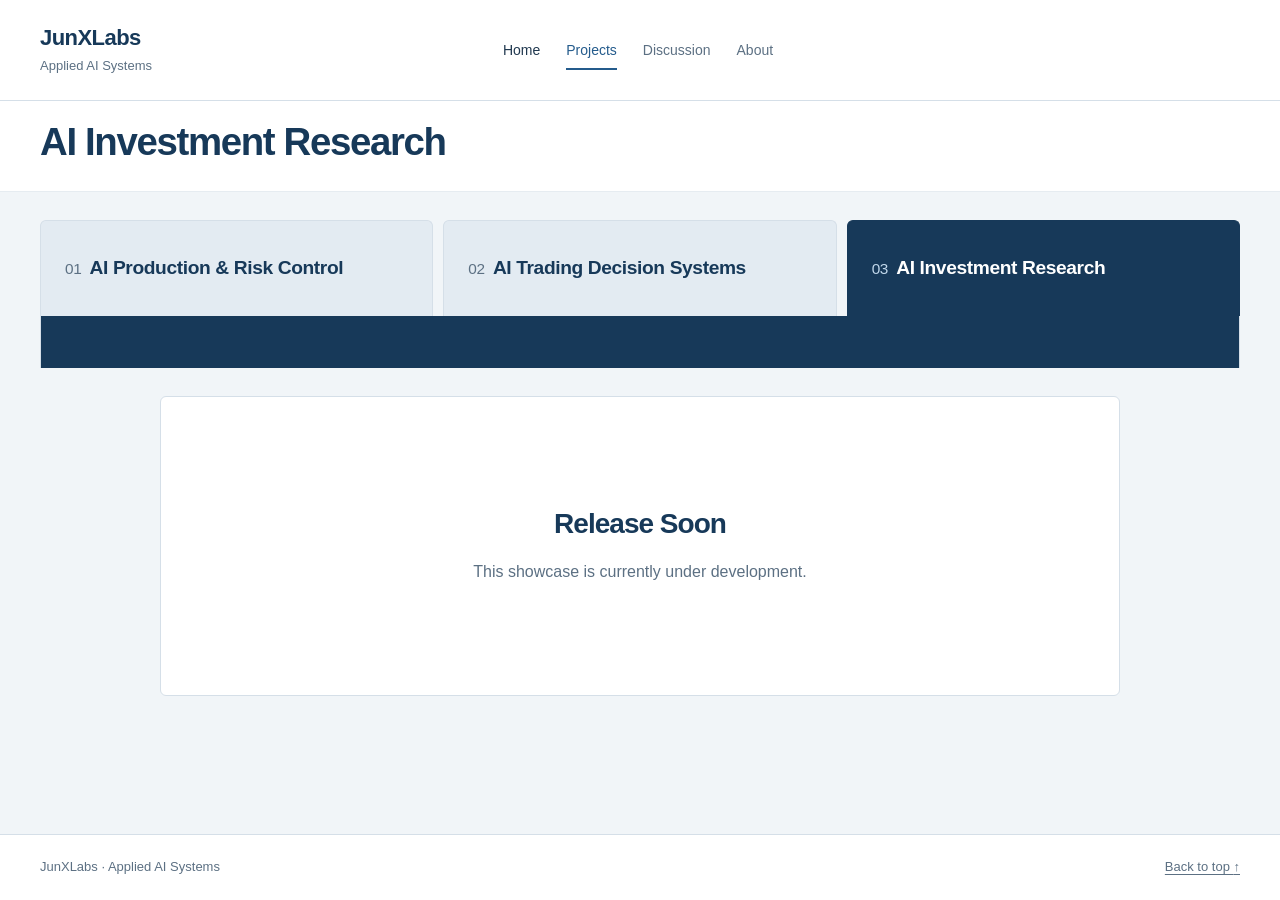
==== investment-research.html @ d9144073 "Checkpoint approved V2.1 project navigation and status styling" ====
<!doctype html>
<html lang="en">
  <head>
    <meta charset="utf-8">
    <meta name="viewport" content="width=device-width, initial-scale=1">
    <meta name="description" content="A dedicated showcase for AI Investment Research.">
    <title>AI Investment Research | JunXLabs</title>
    <link rel="icon" type="image/svg+xml" href="assets/favicon/original-site-favicon.svg">
    <link rel="stylesheet" href="styles.css">
  </head>
  <body id="top">
    <a class="skip-link" href="#content">Skip to content</a>
    <header class="site-header">
      <div class="wrap header-row">
        <a class="identity" href="/" aria-label="JunXLabs — Home">
          <strong>JunXLabs</strong>
          <span>Applied AI Systems</span>
        </a>
        <nav aria-label="Main navigation">
          <a href="/">Home</a>
          <a href="/projects.html" aria-current="true">Projects</a>
          <!-- These website sections have no routes yet. Keep them visible without dead links. -->
          <span aria-disabled="true">Discussion</span>
          <span aria-disabled="true">About</span>
        </nav>
        <span id="site-visits" aria-live="polite"></span>
      </div>
    </header>
    <main id="content">
      <section class="hero" aria-labelledby="page-title">
        <div class="wrap hero-row">
          <div>
            <h1 id="page-title">AI Investment Research</h1>
          </div>
        </div>
      </section>
      <div class="showcase-background page-content">
        <div class="wrap">
          <div class="pillars pillar-navigation" role="navigation" aria-label="AI showcase pillars">
            <a class="pillar inactive" href="/#production">
              <span class="pillar-title"><span class="pillar-number">01</span> AI Production &amp; Risk Control</span>
            </a>
            <a class="pillar inactive" href="/trading.html">
              <span class="pillar-title"><span class="pillar-number">02</span> AI Trading Decision Systems</span>
            </a>
            <a class="pillar active" href="/investment-research.html" aria-current="page">
              <span class="pillar-title"><span class="pillar-number">03</span> AI Investment Research</span>
            </a>
          </div>
          <div class="pillar-band-frame" aria-hidden="true">
            <div class="pillar-band"></div>
          </div>
          <section class="page-panel showcase-status" aria-labelledby="release-title">
            <h2 id="release-title" class="release-status">Release Soon</h2>
            <p class="status-copy">This showcase is currently under development.</p>
          </section>
        </div>
      </div>
    </main>
    <footer>
      <div class="wrap">
        <span>JunXLabs · Applied AI Systems</span>
        <a href="#top">Back to top <span aria-hidden="true">↑</span></a>
      </div>
    </footer>
    <script src="script.js" defer></script>
  </body>
</html>
---- styles.css ----
:root {
  --navy: #173959;
  --ink: #20384f;
  --blue: #245b8c;
  --muted: #5c7083;
  --line: #d5dfe8;
  --paper: #ffffff;
  --wash: #f1f5f8;
}
* { box-sizing: border-box; }
html { scroll-behavior: smooth; }
body { margin: 0; color: var(--ink); background: var(--paper); font-family: Arial, Helvetica, sans-serif; font-size: 16px; line-height: 1.6; }
.wrap { width: min(1480px, calc(100% - 80px)); margin: 0 auto; }
a { color: var(--blue); text-underline-offset: .2em; }
a:hover { color: var(--navy); }
a:focus-visible { outline: 3px solid #3478b4; outline-offset: 5px; }
h1, h2, h3, h4 { color: var(--navy); line-height: 1.2; }
h1, h2 { letter-spacing: -.035em; }
.skip-link { position: absolute; z-index: 2; top: 8px; left: 16px; padding: 8px 16px; background: white; transform: translateY(-150%); }
.skip-link:focus { transform: translateY(0); }
.site-header { border-bottom: 1px solid var(--line); background: var(--paper); }
.header-row { display: flex; align-items: center; gap: 36px; min-height: 100px; padding-block: 18px; }
.identity { flex-shrink: 0; color: var(--navy); text-decoration: none; line-height: 1.4; }
.identity strong { display: block; font-size: 22px; letter-spacing: -.025em; }
.identity span { color: var(--muted); font-size: 13px; }
nav { display: flex; align-items: center; justify-content: center; gap: 26px; margin-inline: auto; font-size: 14px; white-space: nowrap; }
nav a { padding-block: 9px; color: var(--ink); text-decoration: none; }
nav a[aria-current] { color: var(--blue); box-shadow: inset 0 -2px var(--blue); }
nav span { color: var(--muted); cursor: default; }
#site-visits { flex-shrink: 0; min-width: 116px; padding-left: 22px; border-left: 1px solid var(--line); color: var(--muted); font-size: 13px; white-space: nowrap; }
#site-visits:empty { visibility: hidden; }
.hero { padding: 18px 0; }
h1 { margin: 0 0 8px; font-size: clamp(2.25rem, 3vw, 3rem); font-weight: 700; }
.byline { max-width: 800px; margin: 0; color: var(--muted); font-size: 14px; }
.byline span { margin-inline: 5px; }
.showcase-background { padding: 28px 0 48px; background: var(--wash); border-top: 1px solid #e6ecf1; }
#projects, #production { scroll-margin-top: 24px; }
.pillars { display: grid; grid-template-columns: repeat(3, minmax(0, 1fr)); gap: 10px; align-items: stretch; }
.pillar { display: flex; align-items: center; min-height: 96px; padding: 20px 24px; border: 1px solid var(--line); border-bottom: 0; border-radius: 6px 6px 0 0; text-decoration: none; }
.pillar-number { margin-right: 4px; color: var(--muted); font-size: .8em; font-weight: 400; }
.pillar-title { font-size: clamp(1.1rem, 1.5vw, 1.4rem); font-weight: 700; line-height: 1.3; letter-spacing: -.02em; }
.pillar.active { color: white; background: var(--navy); border-color: var(--navy); }
.pillar.active .pillar-number { color: #c2d8eb; }
.pillar.active:hover { color: white; }
.pillar.active:focus-visible { outline-offset: -6px; outline-color: #c2d8eb; }
.pillar.inactive { background: #e3ebf2; color: var(--navy); }
.pillar.inactive:hover { border-color: var(--blue); background: #d8e5ef; }
.page-content { min-height: 340px; }
.page-description { max-width: 800px; margin: 0; color: var(--muted); }
.page-panel { padding: 28px 32px; border: 1px solid var(--line); border-radius: 6px; background: var(--paper); }
.page-panel h2 { color: var(--navy); font-size: 24px; }
.page-panel p { max-width: 800px; margin: 12px 0 20px; }
.page-panel .release-status { margin: 12px 0 0; color: var(--blue); font-size: 19px; font-weight: 600; }
.production { border: 1px solid var(--line); border-top: 0; border-radius: 0 0 6px 6px; background: var(--paper); overflow: hidden; }
.pillar-band { display: flex; align-items: center; justify-content: flex-end; height: 52px; padding: 8px 32px; background: var(--navy); color: white; }
.pillar-band-frame { border-inline: 1px solid var(--line); }
h2 { margin: 0; color: white; font-size: clamp(1.4rem, 1.8vw, 1.65rem); font-weight: 600; }
.asset-action { display: inline-flex; align-items: center; justify-content: center; gap: 10px; flex-shrink: 0; padding: 7px 12px; border: 1px solid var(--line); border-radius: 4px; color: var(--blue); font-size: 13px; font-weight: 600; line-height: 1.5; text-decoration: none; }
.asset-action:hover { border-color: var(--blue); background: var(--wash); }
.pdf-link { color: white; border-color: #738da5; }
.pdf-link:hover { color: white; border-color: #c2d8eb; background: transparent; }
.pdf-link:focus-visible { outline-color: #c2d8eb; }
.production-body { padding: 28px 32px 34px; }
.overview, .lifecycle, .demo { margin-top: 28px; padding-top: 24px; border-top: 1px solid var(--line); }
.overview > h3 { margin-bottom: 18px; }
.overview-cards { display: grid; grid-template-columns: repeat(2, minmax(0, 1fr)); gap: 20px; }
.overview-card { padding: 22px 24px; border: 1px solid var(--line); border-radius: 3px; background: var(--wash); }
.overview-card h4 { margin: 0 0 12px; font-size: 19px; font-weight: 600; }
.overview-card ul { margin: 0; padding-left: 18px; font-size: 16px; line-height: 1.55; }
.overview-card li { padding-left: 3px; }
.overview-card li + li { margin-top: 8px; }
.overview-card li::marker { color: var(--blue); }
.asset-heading { display: flex; align-items: center; justify-content: space-between; gap: 14px; margin-bottom: 16px; }
h3 { margin: 0; font-size: 24px; font-weight: 600; letter-spacing: -.015em; }
.slide { margin: 0; overflow: hidden; border: 1px solid var(--line); border-radius: 3px; background: #f4f6fa; }
.slide img { display: block; width: 100%; height: auto; }
.demo { min-width: 0; }
.demo h3 { margin-bottom: 22px; }
.demo-evidence { display: grid; grid-template-columns: minmax(0, 1.64fr) repeat(2, minmax(0, 1fr)); gap: 28px; }
.evidence-column { min-width: 0; }
.evidence-column + .evidence-column { padding-left: 24px; border-left: 1px solid var(--line); }
.evidence-column h4 { margin: 0 0 16px; font-size: 19px; font-weight: 600; }
.course-list { margin: 0; padding: 0; list-style: none; font-size: 16px; line-height: 1.5; }
.course-list li { position: relative; padding-left: 18px; }
.course-list li::before { content: ""; position: absolute; left: 0; top: .75em; transform: translateY(-50%); width: 7px; height: 7px; border: 1.5px solid var(--blue); border-radius: 50%; background: var(--blue); }
.evidence-column[aria-labelledby="upcoming-title"] .course-list li::before { border-color: var(--muted); background: transparent; }
.course-list li + li { margin-top: 14px; }
.video-frame { margin: 0; overflow: hidden; border: 1px solid var(--line); border-radius: 3px; background: #101827; }
video { display: block; width: 100%; aspect-ratio: 16 / 9; background: #101827; }
.demo p { max-width: 800px; margin: 0 0 18px; color: var(--ink); font-size: 16px; line-height: 1.5; }
.introduction h3 { margin-bottom: 12px; }
.introduction ul { max-width: 900px; margin: 0; padding-left: 18px; font-size: 16.5px; line-height: 1.5; }
.introduction li { padding-left: 3px; }
.introduction li::marker { color: var(--blue); }
.introduction li + li { margin-top: 8px; }
footer { padding: 22px 0; color: var(--muted); border-top: 1px solid var(--line); font-size: 13px; }
footer .wrap { display: flex; align-items: center; justify-content: space-between; gap: 20px; }
footer a { color: var(--muted); }
@media (max-width: 1150px) {
  .wrap { width: calc(100% - 48px); }
  .header-row { gap: 20px; flex-wrap: wrap; min-height: 90px; }
  nav { order: 3; width: 100%; justify-content: flex-start; gap: 28px; }
  #site-visits { margin-left: auto; }
  .pillar { padding: 18px 20px; }
  .pillar-title { font-size: 18px; }
  .pillar-band { padding-inline: 24px; }
  .production-body { padding: 24px; }
  .page-panel { padding: 24px; }
  .asset-heading { flex-wrap: wrap; align-items: flex-start; }
  .demo-evidence { grid-template-columns: repeat(2, minmax(0, 1fr)); }
  .featured-demo { grid-column: 1 / -1; }
  .featured-demo .video-frame { max-width: 640px; }
  .evidence-column:nth-child(2) { padding-left: 0; border-left: 0; }
}
@media (max-width: 800px) {
  .hero { padding-block: 20px; }
  .pillars { grid-template-columns: 1fr; gap: 8px; }
  .pillar { min-height: 74px; padding: 18px 20px; border: 1px solid var(--line); border-radius: 4px; }
  /* Put the selected section next to its expanded panel on narrow screens. */
  .pillar.active { order: 1; border-bottom: 0; border-radius: 4px 4px 0 0; }
  .overview-cards { grid-template-columns: 1fr; gap: 16px; }
  .demo-evidence { grid-template-columns: 1fr; gap: 24px; }
  .evidence-column + .evidence-column { padding: 24px 0 0; border-left: 0; border-top: 1px solid var(--line); }
}
@media (max-width: 480px) {
  .wrap { width: calc(100% - 32px); }
  .header-row { gap: 16px; }
  .identity strong { font-size: 20px; }
  .identity span { font-size: 12px; }
  #site-visits { min-width: 104px; padding-left: 14px; font-size: 12px; }
  nav { flex-wrap: wrap; column-gap: 22px; row-gap: 3px; font-size: 13px; }
  h1 { font-size: 36px; }
  .byline { line-height: 1.7; }
  .showcase-background { padding-top: 20px; padding-bottom: 28px; }
  .pillar-title { font-size: 17px; }
  .pillar-band { padding-inline: 20px; }
  h2 { font-size: 23px; }
  .overview-card { padding: 20px; }
  .production-body { padding: 22px 18px; }
  .page-panel { padding: 22px 18px; }
  .asset-heading { gap: 12px; }
  footer .wrap { align-items: flex-start; flex-direction: column; gap: 8px; }
}
@media (prefers-reduced-motion: reduce) {
  html { scroll-behavior: auto; }
}

/* Project pages share the site framework and keep the footer at the page edge. */
body#top { display: flex; flex-direction: column; min-height: 100vh; }
body#top main { display: flex; flex: 1; flex-direction: column; }
body#top .page-content { flex: 1; }
.showcase-status { display: flex; flex-direction: column; align-items: center; justify-content: center; min-height: 300px; max-width: 960px; margin: 28px auto 0; padding: 40px 32px; text-align: center; }
.showcase-status .release-status { margin: 0; color: var(--navy); font-size: 28px; }
.showcase-status .status-copy { max-width: 640px; margin: 18px 0 0; color: var(--muted); }
.project-catalog { display: grid; grid-template-columns: repeat(3, minmax(0, 1fr)); gap: 20px; }
.project-card { display: flex; flex-direction: column; align-items: flex-start; padding: 28px 24px; border: 1px solid var(--line); border-radius: 6px; background: var(--paper); }
.project-card h2 { color: var(--navy); font-size: clamp(20px, 1.5vw, 24px); line-height: 1.3; }
.project-description { margin: 16px 0 0; color: var(--muted); }
.project-status { margin: auto 0 24px; padding-top: 24px; color: var(--muted); font-size: 14px; }
.project-status strong { color: var(--navy); font-weight: 600; }
.project-catalog .project-card[aria-labelledby="project-01"] { background: #f0f6fb; border-color: #8aaac5; }
.project-catalog .project-status strong::before { content: ""; display: inline-block; width: 7px; height: 7px; margin-right: 8px; border: 1.5px solid var(--muted); border-radius: 50%; vertical-align: .1em; }
.project-catalog .project-card[aria-labelledby="project-01"] .project-status strong::before { border-color: var(--blue); background: var(--blue); }
.project-catalog .project-card:not([aria-labelledby="project-01"]) .project-status strong { color: var(--muted); }
.project-catalog .project-card[aria-labelledby="project-01"] .asset-action { border-color: #8aaac5; background: #e0ecf6; color: var(--navy); }
.project-catalog .project-card[aria-labelledby="project-01"] .asset-action:hover { border-color: var(--blue); background: #d5e5f2; }
@media (max-width: 800px) {
  .showcase-status { min-height: 260px; margin-top: 24px; padding: 32px 20px; }
  .project-catalog { grid-template-columns: 1fr; gap: 16px; }
  .project-card { padding: 24px 20px; }
}
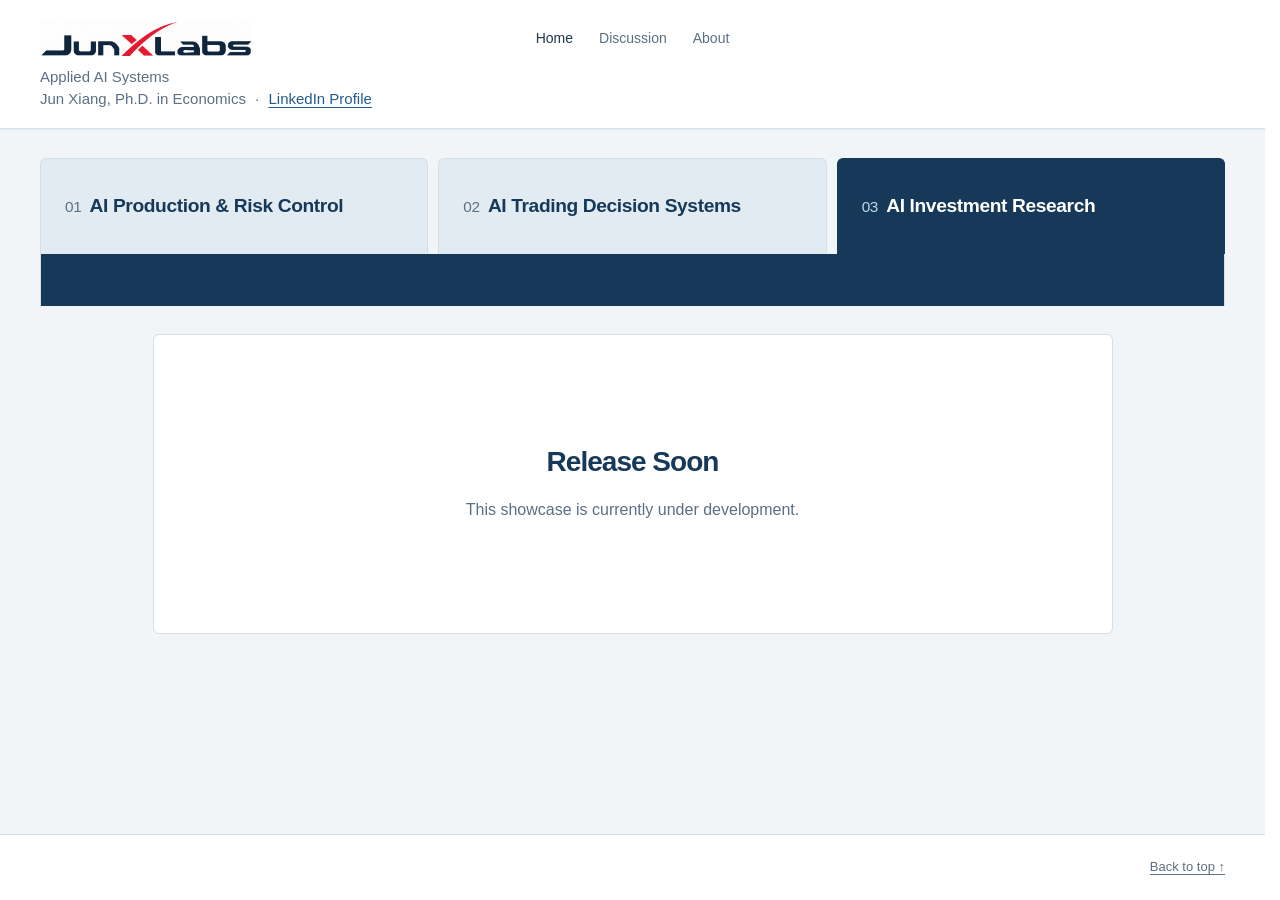
==== commit 2b4f5e6d: "Checkpoint approved JunXLabs branding and simplified pillar hierarchy" ====
--- a/investment-research.html
+++ b/investment-research.html
@@ -13,27 +13,19 @@
     <header class="site-header">
       <div class="wrap header-row">
         <a class="identity" href="/" aria-label="JunXLabs — Home">
-          <strong>JunXLabs</strong>
-          <span>Applied AI Systems</span>
+          <span class="brand-logo"><img src="assets/images/junxlabs-logo.jpg" width="1530" height="352" alt="JunXLabs"></span>
         </a>
         <nav aria-label="Main navigation">
           <a href="/">Home</a>
-          <a href="/projects.html" aria-current="true">Projects</a>
           <!-- These website sections have no routes yet. Keep them visible without dead links. -->
           <span aria-disabled="true">Discussion</span>
           <span aria-disabled="true">About</span>
         </nav>
         <span id="site-visits" aria-live="polite"></span>
+        <p class="byline"><span class="identity-line">Applied AI Systems</span><span class="identity-line">Jun Xiang, Ph.D. in Economics <span aria-hidden="true">·</span> <a href="https://www.linkedin.com/in/jun-xiang-45b438aa/" target="_blank" rel="noopener noreferrer" aria-label="Jun Xiang's LinkedIn profile (opens in a new tab)">LinkedIn Profile</a></span></p>
       </div>
     </header>
     <main id="content">
-      <section class="hero" aria-labelledby="page-title">
-        <div class="wrap hero-row">
-          <div>
-            <h1 id="page-title">AI Investment Research</h1>
-          </div>
-        </div>
-      </section>
       <div class="showcase-background page-content">
         <div class="wrap">
           <div class="pillars pillar-navigation" role="navigation" aria-label="AI showcase pillars">
@@ -44,7 +36,7 @@
               <span class="pillar-title"><span class="pillar-number">02</span> AI Trading Decision Systems</span>
             </a>
             <a class="pillar active" href="/investment-research.html" aria-current="page">
-              <span class="pillar-title"><span class="pillar-number">03</span> AI Investment Research</span>
+              <h1 class="pillar-title"><span class="pillar-number">03</span> AI Investment Research</h1>
             </a>
           </div>
           <div class="pillar-band-frame" aria-hidden="true">
@@ -59,7 +51,6 @@
     </main>
     <footer>
       <div class="wrap">
-        <span>JunXLabs · Applied AI Systems</span>
         <a href="#top">Back to top <span aria-hidden="true">↑</span></a>
       </div>
     </footer>
--- a/styles.css
+++ b/styles.css
@@ -8,7 +8,7 @@
   --wash: #f1f5f8;
 }
 * { box-sizing: border-box; }
-html { scroll-behavior: smooth; }
+html { scroll-behavior: smooth; scrollbar-gutter: stable; }
 body { margin: 0; color: var(--ink); background: var(--paper); font-family: Arial, Helvetica, sans-serif; font-size: 16px; line-height: 1.6; }
 .wrap { width: min(1480px, calc(100% - 80px)); margin: 0 auto; }
 a { color: var(--blue); text-underline-offset: .2em; }
@@ -19,15 +19,16 @@
 .skip-link { position: absolute; z-index: 2; top: 8px; left: 16px; padding: 8px 16px; background: white; transform: translateY(-150%); }
 .skip-link:focus { transform: translateY(0); }
 .site-header { border-bottom: 1px solid var(--line); background: var(--paper); }
-.header-row { display: flex; align-items: center; gap: 36px; min-height: 100px; padding-block: 18px; }
-.identity { flex-shrink: 0; color: var(--navy); text-decoration: none; line-height: 1.4; }
-.identity strong { display: block; font-size: 22px; letter-spacing: -.025em; }
-.identity span { color: var(--muted); font-size: 13px; }
+.header-row { display: grid; grid-template-columns: minmax(0, 1fr) auto minmax(0, 1fr); align-items: center; gap: 8px 36px; min-height: 100px; padding-block: 18px; }
+.identity { justify-self: start; color: var(--navy); text-decoration: none; line-height: 1.4; }
+.identity .brand-logo { display: block; position: relative; width: 214px; max-width: 100%; aspect-ratio: 1380 / 232; overflow: hidden; }
+/* Frame only the outer whitespace; keep the approved source image unchanged. */
+.brand-logo img { position: absolute; width: 110.869565%; max-width: none; height: auto; left: -5.072464%; top: -51.724138%; }
 nav { display: flex; align-items: center; justify-content: center; gap: 26px; margin-inline: auto; font-size: 14px; white-space: nowrap; }
 nav a { padding-block: 9px; color: var(--ink); text-decoration: none; }
 nav a[aria-current] { color: var(--blue); box-shadow: inset 0 -2px var(--blue); }
 nav span { color: var(--muted); cursor: default; }
-#site-visits { flex-shrink: 0; min-width: 116px; padding-left: 22px; border-left: 1px solid var(--line); color: var(--muted); font-size: 13px; white-space: nowrap; }
+#site-visits { justify-self: end; min-width: 116px; padding-left: 22px; border-left: 1px solid var(--line); color: var(--muted); font-size: 13px; white-space: nowrap; }
 #site-visits:empty { visibility: hidden; }
 .hero { padding: 18px 0; }
 h1 { margin: 0 0 8px; font-size: clamp(2.25rem, 3vw, 3rem); font-weight: 700; }
@@ -38,7 +39,7 @@
 .pillars { display: grid; grid-template-columns: repeat(3, minmax(0, 1fr)); gap: 10px; align-items: stretch; }
 .pillar { display: flex; align-items: center; min-height: 96px; padding: 20px 24px; border: 1px solid var(--line); border-bottom: 0; border-radius: 6px 6px 0 0; text-decoration: none; }
 .pillar-number { margin-right: 4px; color: var(--muted); font-size: .8em; font-weight: 400; }
-.pillar-title { font-size: clamp(1.1rem, 1.5vw, 1.4rem); font-weight: 700; line-height: 1.3; letter-spacing: -.02em; }
+.pillar-title { margin: 0; color: inherit; font-size: clamp(1.1rem, 1.5vw, 1.4rem); font-weight: 700; line-height: 1.3; letter-spacing: -.02em; }
 .pillar.active { color: white; background: var(--navy); border-color: var(--navy); }
 .pillar.active .pillar-number { color: #c2d8eb; }
 .pillar.active:hover { color: white; }
@@ -98,11 +99,9 @@
 footer a { color: var(--muted); }
 @media (max-width: 1150px) {
   .wrap { width: calc(100% - 48px); }
-  .header-row { gap: 20px; flex-wrap: wrap; min-height: 90px; }
-  nav { order: 3; width: 100%; justify-content: flex-start; gap: 28px; }
-  #site-visits { margin-left: auto; }
+  .header-row { column-gap: 24px; }
   .pillar { padding: 18px 20px; }
-  .pillar-title { font-size: 18px; }
+  .pillar-title { margin: 0; color: inherit; font-size: 18px; }
   .pillar-band { padding-inline: 24px; }
   .production-body { padding: 24px; }
   .page-panel { padding: 24px; }
@@ -116,8 +115,7 @@
   .hero { padding-block: 20px; }
   .pillars { grid-template-columns: 1fr; gap: 8px; }
   .pillar { min-height: 74px; padding: 18px 20px; border: 1px solid var(--line); border-radius: 4px; }
-  /* Put the selected section next to its expanded panel on narrow screens. */
-  .pillar.active { order: 1; border-bottom: 0; border-radius: 4px 4px 0 0; }
+  .pillar.active { border-bottom: 0; border-radius: 4px 4px 0 0; }
   .overview-cards { grid-template-columns: 1fr; gap: 16px; }
   .demo-evidence { grid-template-columns: 1fr; gap: 24px; }
   .evidence-column + .evidence-column { padding: 24px 0 0; border-left: 0; border-top: 1px solid var(--line); }
@@ -125,14 +123,12 @@
 @media (max-width: 480px) {
   .wrap { width: calc(100% - 32px); }
   .header-row { gap: 16px; }
-  .identity strong { font-size: 20px; }
-  .identity span { font-size: 12px; }
   #site-visits { min-width: 104px; padding-left: 14px; font-size: 12px; }
   nav { flex-wrap: wrap; column-gap: 22px; row-gap: 3px; font-size: 13px; }
   h1 { font-size: 36px; }
   .byline { line-height: 1.7; }
   .showcase-background { padding-top: 20px; padding-bottom: 28px; }
-  .pillar-title { font-size: 17px; }
+  .pillar-title { margin: 0; color: inherit; font-size: 17px; }
   .pillar-band { padding-inline: 20px; }
   h2 { font-size: 23px; }
   .overview-card { padding: 20px; }
@@ -168,4 +164,18 @@
   .showcase-status { min-height: 260px; margin-top: 24px; padding: 32px 20px; }
   .project-catalog { grid-template-columns: 1fr; gap: 16px; }
   .project-card { padding: 24px 20px; }
+  .pillars .pillar { height: 44px; min-height: 44px; padding: 3px 16px; }
+  .pillars .pillar-title, .project-card h2 { font-size: 15px; font-weight: 700; line-height: 18px; letter-spacing: -.02em; }
+  .pillars .pillar-number, .project-card .pillar-number { margin-right: 3px; font-size: 12px; font-weight: 400; }
 }
+
+/* One compact header grid across the three pillar views. */
+.header-row .byline { grid-column: 1 / -1; grid-row: 2; max-width: none; font-size: 15px; font-weight: 400; line-height: 1.45; }
+.header-row .byline > .identity-line { display: block; margin: 0; }
+footer .wrap { justify-content: flex-end; }
+footer .wrap > a { flex-shrink: 0; }
+@media (max-width: 600px) {
+  .identity .brand-logo { width: 180px; }
+  .header-row { grid-template-columns: minmax(0, 1fr) auto; gap: 8px 16px; min-height: 0; padding-block: 14px; }
+  .header-row nav { grid-column: 1 / -1; grid-row: 3; justify-self: start; justify-content: flex-start; margin: 0; }
+}
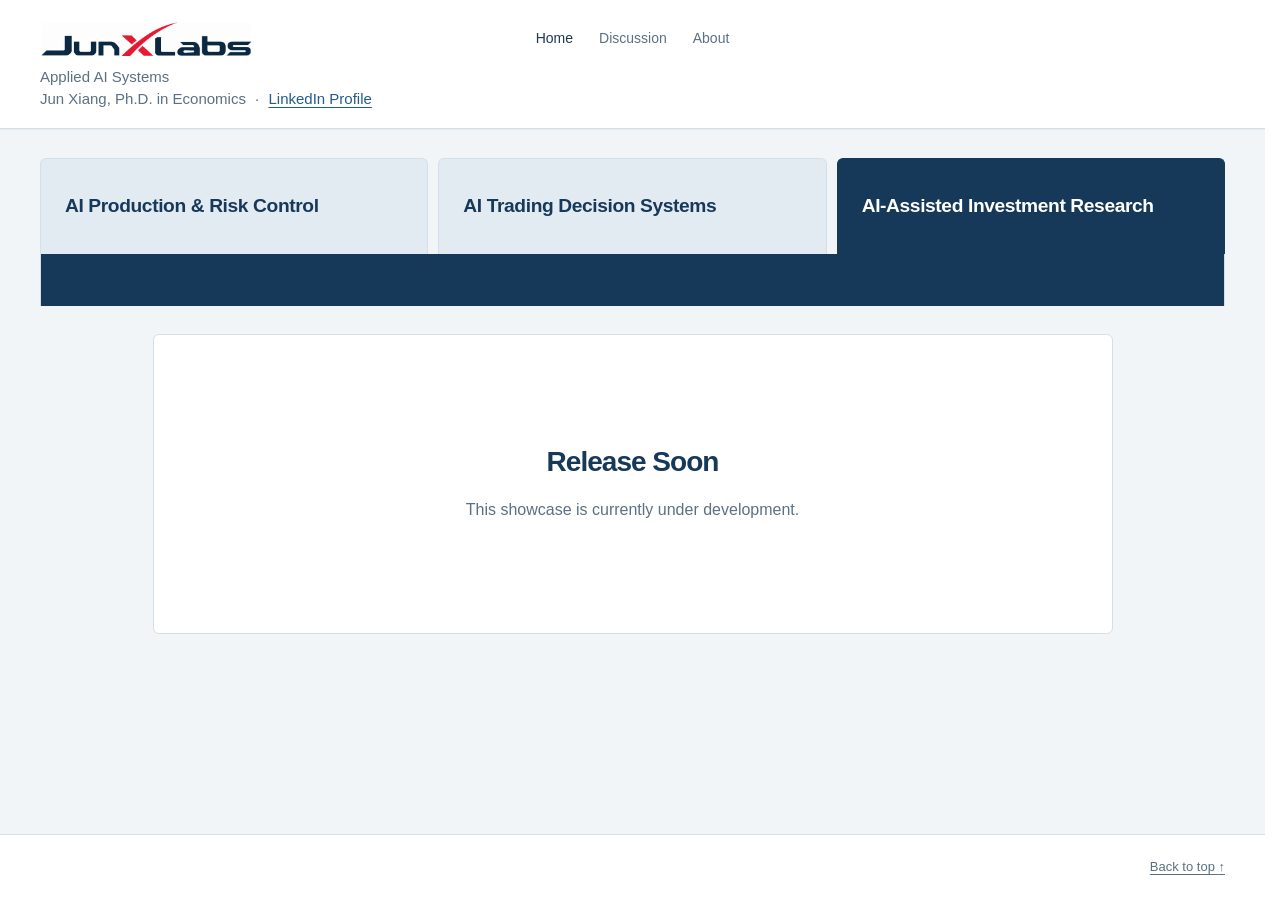
==== commit 7ee695f0: "copy: refine Pillar navigation and trading language" ====
--- a/investment-research.html
+++ b/investment-research.html
@@ -3,8 +3,8 @@
   <head>
     <meta charset="utf-8">
     <meta name="viewport" content="width=device-width, initial-scale=1">
-    <meta name="description" content="A dedicated showcase for AI Investment Research.">
-    <title>AI Investment Research | JunXLabs</title>
+    <meta name="description" content="A dedicated showcase for AI-Assisted Investment Research.">
+    <title>AI-Assisted Investment Research | JunXLabs</title>
     <link rel="icon" type="image/svg+xml" href="assets/favicon/original-site-favicon.svg">
     <link rel="stylesheet" href="styles.css">
   </head>
@@ -30,13 +30,13 @@
         <div class="wrap">
           <div class="pillars pillar-navigation" role="navigation" aria-label="AI showcase pillars">
             <a class="pillar inactive" href="/#production">
-              <span class="pillar-title"><span class="pillar-number">01</span> AI Production &amp; Risk Control</span>
+              <span class="pillar-title">AI Production &amp; Risk Control</span>
             </a>
             <a class="pillar inactive" href="/trading.html">
-              <span class="pillar-title"><span class="pillar-number">02</span> AI Trading Decision Systems</span>
+              <span class="pillar-title">AI Trading Decision Systems</span>
             </a>
             <a class="pillar active" href="/investment-research.html" aria-current="page">
-              <h1 class="pillar-title"><span class="pillar-number">03</span> AI Investment Research</h1>
+              <h1 class="pillar-title">AI-Assisted Investment Research</h1>
             </a>
           </div>
           <div class="pillar-band-frame" aria-hidden="true">
--- a/styles.css
+++ b/styles.css
@@ -6,6 +6,8 @@
   --line: #d5dfe8;
   --paper: #ffffff;
   --wash: #f1f5f8;
+  --section-title-size: 24px;
+  --section-divider: 2px solid #a8bdce;
 }
 * { box-sizing: border-box; }
 html { scroll-behavior: smooth; scrollbar-gutter: stable; }
@@ -62,7 +64,7 @@
 .pdf-link:hover { color: white; border-color: #c2d8eb; background: transparent; }
 .pdf-link:focus-visible { outline-color: #c2d8eb; }
 .production-body { padding: 28px 32px 34px; }
-.overview, .lifecycle, .demo { margin-top: 28px; padding-top: 24px; border-top: 1px solid var(--line); }
+.overview, .lifecycle, .demo { margin-top: 32px; padding-top: 28px; border-top: var(--section-divider); }
 .overview > h3 { margin-bottom: 18px; }
 .overview-cards { display: grid; grid-template-columns: repeat(2, minmax(0, 1fr)); gap: 20px; }
 .overview-card { padding: 22px 24px; border: 1px solid var(--line); border-radius: 3px; background: var(--wash); }
@@ -72,7 +74,7 @@
 .overview-card li + li { margin-top: 8px; }
 .overview-card li::marker { color: var(--blue); }
 .asset-heading { display: flex; align-items: center; justify-content: space-between; gap: 14px; margin-bottom: 16px; }
-h3 { margin: 0; font-size: 24px; font-weight: 600; letter-spacing: -.015em; }
+h3 { margin: 0; font-size: var(--section-title-size); font-weight: 600; letter-spacing: -.015em; }
 .slide { margin: 0; overflow: hidden; border: 1px solid var(--line); border-radius: 3px; background: #f4f6fa; }
 .slide img { display: block; width: 100%; height: auto; }
 .demo { min-width: 0; }
@@ -179,3 +181,52 @@
   .header-row { grid-template-columns: minmax(0, 1fr) auto; gap: 8px 16px; min-height: 0; padding-block: 14px; }
   .header-row nav { grid-column: 1 / -1; grid-row: 3; justify-self: start; justify-content: flex-start; margin: 0; }
 }
+
+/* Pillar 2 uses the shared palette, content padding, and type scale. */
+.trading-showcase { --line: #e6ecf1; --wash: #f8fafc; border: 1px solid var(--line); border-top: 0; border-radius: 0 0 6px 6px; background: var(--paper); font-size: 19px; line-height: 1.45; }
+.trading-showcase > .production-body { padding-top: 36px; }
+.trading-showcase h2 { color: var(--navy); font-size: var(--section-title-size); font-weight: 700; letter-spacing: -.025em; }
+.trading-showcase h3 { font-size: inherit; line-height: inherit; }
+.trading-showcase h4 { margin: 0; font-size: inherit; font-weight: 600; line-height: inherit; }
+.trading-showcase .trading-intro { max-width: 1100px; margin: 16px 0 28px; }
+.trading-showcase .trading-process { margin: 0; padding: 0; list-style: none; }
+.trading-showcase .trading-process li { display: grid; grid-template-columns: 24px minmax(0, 1fr); gap: 14px; }
+.trading-showcase .trading-process li + li { margin-top: 28px; }
+.trading-showcase .trading-step-number { color: var(--blue); font-weight: 600; }
+.trading-showcase .trading-process p { margin: 8px 0 0; }
+.trading-showcase .trading-architecture { margin-top: 48px; padding-top: 40px; border-top: var(--section-divider); }
+.trading-showcase .trading-knowledge, .trading-showcase .trading-flow-side, .trading-showcase .trading-flow-agents { padding: 20px; border: 1px solid #c1cfdb; border-radius: 3px; background: #f1f5f8; }
+.trading-showcase .trading-knowledge h3, .trading-showcase .trading-flow h3 { font-weight: 700; letter-spacing: .015em; }
+.trading-showcase dt { color: var(--navy); font-weight: 600; }
+.trading-showcase .trading-knowledge-rows { display: grid; gap: 12px; margin: 16px 0 0; }
+.trading-showcase .trading-knowledge-rows > div { display: grid; grid-template-columns: 136px minmax(0, 1fr); gap: 4px 16px; }
+.trading-showcase .trading-knowledge-rows dd { margin: 0; }
+.trading-showcase .trading-flow { display: grid; grid-template-columns: minmax(0, 1fr) 24px minmax(0, 2.1fr) 24px minmax(0, 1fr); align-items: center; gap: 12px; margin-top: 28px; }
+.trading-showcase .trading-flow > section { min-width: 0; }
+.trading-showcase .trading-flow-arrow { justify-self: center; color: var(--muted); line-height: 1; }
+.trading-showcase .trading-evidence-list { margin: 20px 0 0; }
+.trading-showcase .trading-evidence-list > div + div { margin-top: 16px; padding-top: 16px; border-top: 1px solid var(--line); }
+.trading-showcase .trading-evidence-list dd { margin: 6px 0 0; }
+.trading-showcase .trading-agent-cards { display: grid; grid-template-columns: repeat(2, minmax(0, 1fr)); gap: 14px; margin-top: 16px; }
+.trading-showcase .trading-agent-card { min-width: 0; padding: 18px; border: 1px solid var(--line); border-radius: 3px; background: var(--paper); }
+.trading-showcase .trading-agent-card p { margin: 10px 0 0; }
+@media (max-width: 1100px) {
+  .trading-showcase .trading-flow { grid-template-columns: minmax(0, 1fr); gap: 16px; }
+  .trading-showcase .trading-flow-arrow { transform: rotate(90deg); }
+  .trading-showcase .trading-evidence-list { display: grid; grid-template-columns: repeat(2, minmax(0, 1fr)); gap: 20px; }
+  .trading-showcase .trading-evidence-list > div + div { margin: 0; padding: 0; border: 0; }
+}
+@media (max-width: 800px) {
+  .trading-showcase > .production-body { padding-top: 28px; }
+  .trading-showcase .trading-architecture { margin-top: 40px; padding-top: 32px; }
+}
+@media (max-width: 600px) {
+  .trading-showcase .trading-knowledge-rows > div { grid-template-columns: minmax(0, 1fr); }
+  .trading-showcase .trading-agent-cards, .trading-showcase .trading-evidence-list { grid-template-columns: minmax(0, 1fr); }
+  .trading-showcase .trading-evidence-list { gap: 0; }
+  .trading-showcase .trading-evidence-list > div + div { margin-top: 16px; padding-top: 16px; border-top: 1px solid var(--line); }
+}
+@media (max-width: 480px) {
+  .trading-showcase .trading-knowledge, .trading-showcase .trading-flow-side, .trading-showcase .trading-flow-agents { padding: 20px 16px; }
+  .trading-showcase .trading-process li { grid-template-columns: 18px minmax(0, 1fr); gap: 10px; }
+}
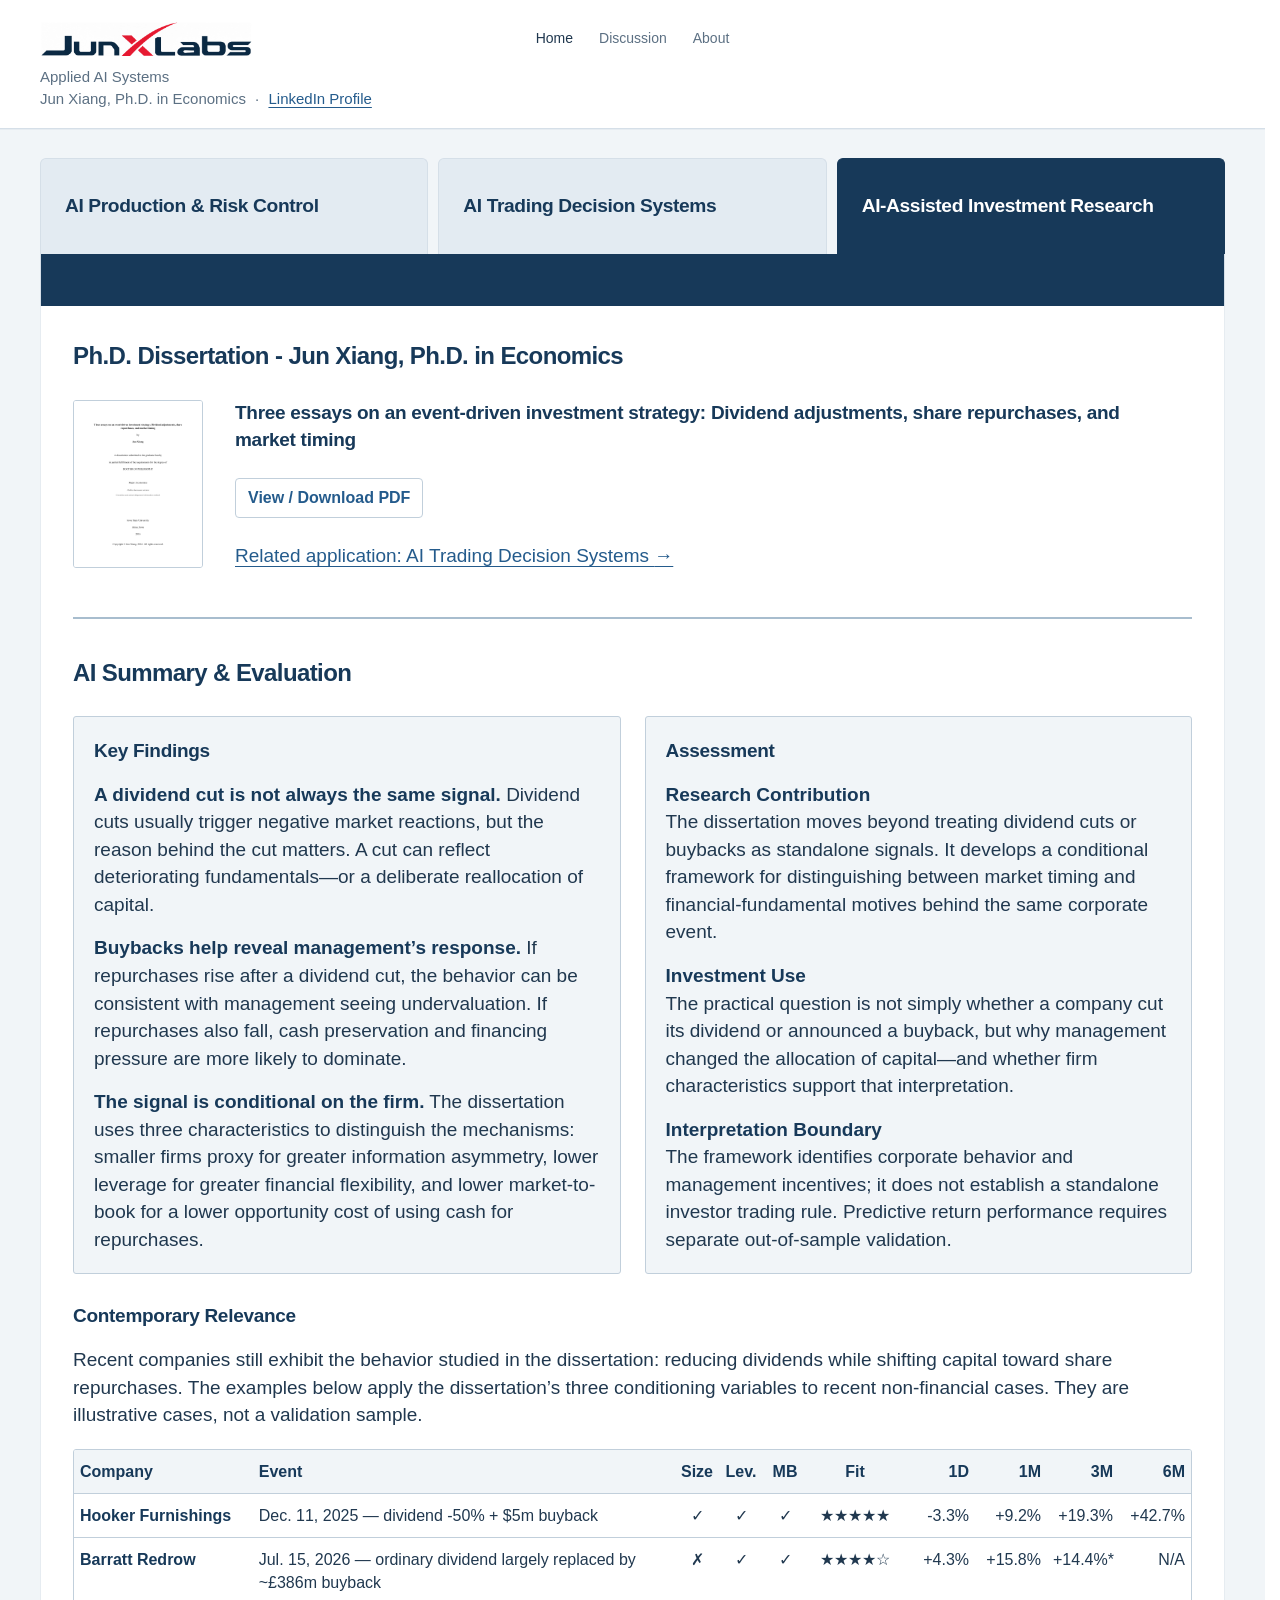
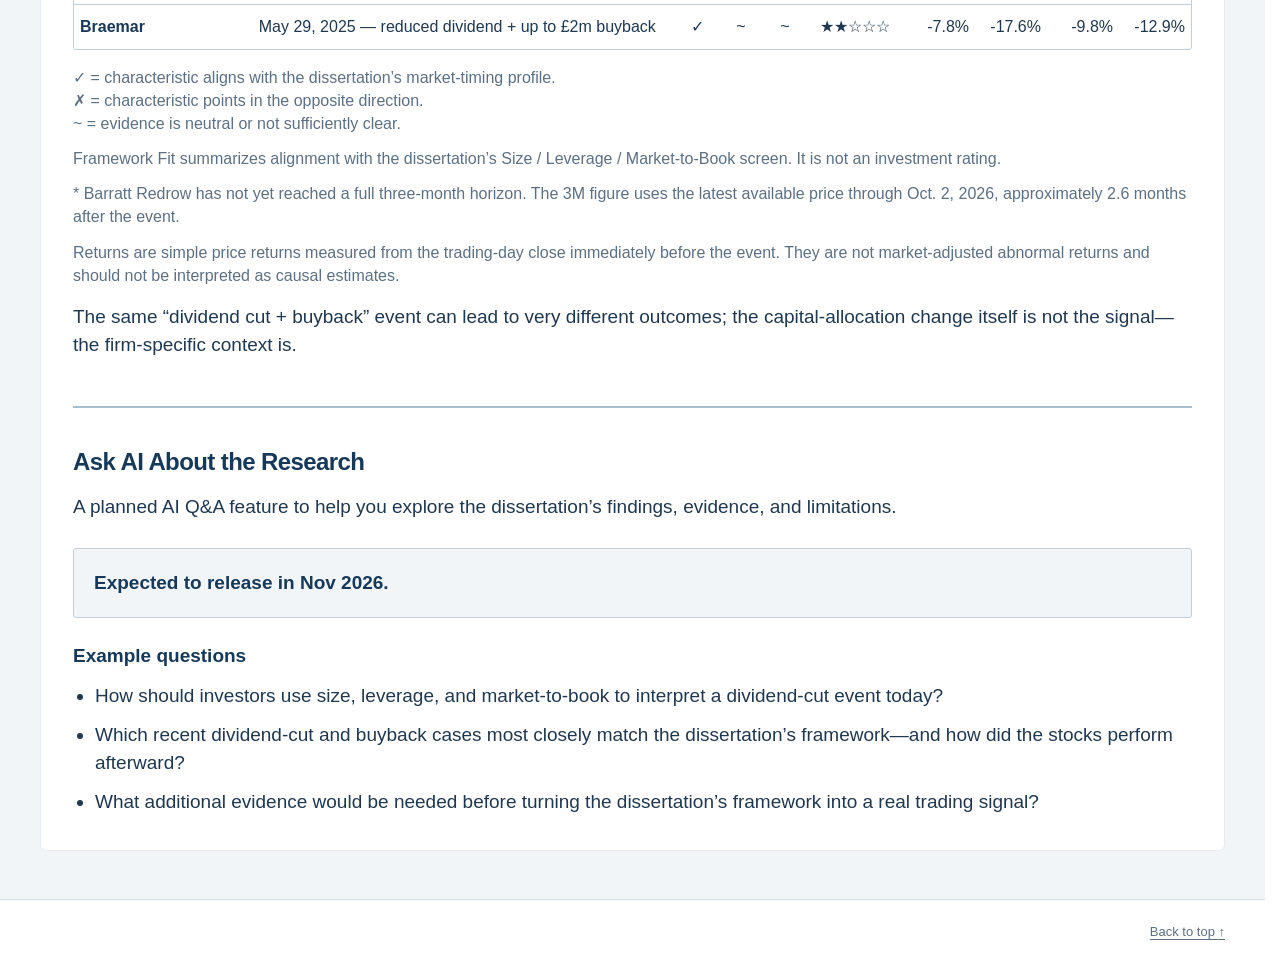
==== commit b4167229: "feat: publish AI-assisted investment research showcase" ====
--- a/investment-research.html
+++ b/investment-research.html
@@ -42,10 +42,81 @@
           <div class="pillar-band-frame" aria-hidden="true">
             <div class="pillar-band"></div>
           </div>
-          <section class="page-panel showcase-status" aria-labelledby="release-title">
-            <h2 id="release-title" class="release-status">Release Soon</h2>
-            <p class="status-copy">This showcase is currently under development.</p>
-          </section>
+          <div class="research-showcase">
+            <div class="production-body">
+              <section class="research-section" aria-labelledby="dissertation-title">
+                <h2 id="dissertation-title">Ph.D. Dissertation - Jun Xiang, Ph.D. in Economics</h2>
+                <div class="research-source">
+                  <img class="research-cover" src="assets/images/junx-dissertation-public-cover.png" width="680" height="880" alt="First page of Jun Xiang's dissertation.">
+                  <div class="research-source-copy">
+                    <h3>Three essays on an event-driven investment strategy: Dividend adjustments, share repurchases, and market timing</h3>
+                    <div class="research-pdf-access">
+                      <a class="asset-action" href="assets/docs/JunX_Dissertation_Public_Showcase.pdf" target="_blank" rel="noopener noreferrer" aria-label="View / Download PDF (opens in a new tab)">View / Download PDF</a>
+                    </div>
+                    <p class="research-related"><a href="/trading.html">Related application: AI Trading Decision Systems <span aria-hidden="true">→</span></a></p>
+                  </div>
+                </div>
+              </section>
+              <section class="research-section" aria-labelledby="research-analysis-title">
+                <h2 id="research-analysis-title">AI Summary &amp; Evaluation</h2>
+                <div class="research-analysis">
+                  <section class="research-analysis-panel" aria-labelledby="research-summary-title">
+                    <h3 id="research-summary-title">Key Findings</h3>
+                    <p><strong>A dividend cut is not always the same signal.</strong> Dividend cuts usually trigger negative market reactions, but the reason behind the cut matters. A cut can reflect deteriorating fundamentals—or a deliberate reallocation of capital.</p>
+                    <p><strong>Buybacks help reveal management’s response.</strong> If repurchases rise after a dividend cut, the behavior can be consistent with management seeing undervaluation. If repurchases also fall, cash preservation and financing pressure are more likely to dominate.</p>
+                    <p><strong>The signal is conditional on the firm.</strong> The dissertation uses three characteristics to distinguish the mechanisms: smaller firms proxy for greater information asymmetry, lower leverage for greater financial flexibility, and lower market-to-book for a lower opportunity cost of using cash for repurchases.</p>
+                  </section>
+                  <section class="research-analysis-panel" aria-labelledby="research-evaluation-title">
+                    <h3 id="research-evaluation-title">Assessment</h3>
+                    <p><strong>Research Contribution</strong><br>The dissertation moves beyond treating dividend cuts or buybacks as standalone signals. It develops a conditional framework for distinguishing between market timing and financial-fundamental motives behind the same corporate event.</p>
+                    <p><strong>Investment Use</strong><br>The practical question is not simply whether a company cut its dividend or announced a buyback, but why management changed the allocation of capital—and whether firm characteristics support that interpretation.</p>
+                    <p><strong>Interpretation Boundary</strong><br>The framework identifies corporate behavior and management incentives; it does not establish a standalone investor trading rule. Predictive return performance requires separate out-of-sample validation.</p>
+                  </section>
+                </div>
+                <section class="research-relevance" aria-labelledby="research-relevance-title">
+                  <h3 id="research-relevance-title">Contemporary Relevance</h3>
+                  <p>Recent companies still exhibit the behavior studied in the dissertation: reducing dividends while shifting capital toward share repurchases. The examples below apply the dissertation’s three conditioning variables to recent non-financial cases. They are illustrative cases, not a validation sample.</p>
+                  <div class="research-table-scroll" role="region" aria-labelledby="research-relevance-title" tabindex="0">
+                    <table class="research-cases" aria-labelledby="research-relevance-title" aria-describedby="research-case-notes">
+                      <colgroup>
+                        <col class="research-company-col"><col>
+                        <col class="research-screen-col" span="3"><col class="research-fit-col">
+                        <col class="research-return-col" span="4">
+                      </colgroup>
+                      <thead>
+                        <tr><th scope="col">Company</th><th scope="col">Event</th><th scope="col">Size</th><th scope="col">Lev.</th><th scope="col">MB</th><th scope="col">Fit</th><th scope="col">1D</th><th scope="col">1M</th><th scope="col">3M</th><th scope="col">6M</th></tr>
+                      </thead>
+                      <tbody>
+                        <tr><th scope="row">Hooker Furnishings</th><td>Dec. 11, 2025 — dividend -50% + $5m buyback</td><td>✓</td><td>✓</td><td>✓</td><td><span aria-label="5 out of 5 framework fit">★★★★★</span></td><td>-3.3%</td><td>+9.2%</td><td>+19.3%</td><td>+42.7%</td></tr>
+                        <tr><th scope="row">Barratt Redrow</th><td>Jul. 15, 2026 — ordinary dividend largely replaced by ~£386m buyback</td><td>✗</td><td>✓</td><td>✓</td><td><span aria-label="4 out of 5 framework fit">★★★★☆</span></td><td>+4.3%</td><td>+15.8%</td><td>+14.4%*</td><td>N/A</td></tr>
+                        <tr><th scope="row">Braemar</th><td>May 29, 2025 — reduced dividend + up to £2m buyback</td><td>✓</td><td>~</td><td>~</td><td><span aria-label="2 out of 5 framework fit">★★☆☆☆</span></td><td>-7.8%</td><td>-17.6%</td><td>-9.8%</td><td>-12.9%</td></tr>
+                      </tbody>
+                    </table>
+                  </div>
+                  <div class="research-case-notes" id="research-case-notes">
+                    <p>✓ = characteristic aligns with the dissertation’s market-timing profile.<br>✗ = characteristic points in the opposite direction.<br>~ = evidence is neutral or not sufficiently clear.</p>
+                    <p>Framework Fit summarizes alignment with the dissertation’s Size / Leverage / Market-to-Book screen. It is not an investment rating.</p>
+                    <p>* Barratt Redrow has not yet reached a full three-month horizon. The 3M figure uses the latest available price through Oct. 2, 2026, approximately 2.6 months after the event.</p>
+                    <p>Returns are simple price returns measured from the trading-day close immediately before the event. They are not market-adjusted abnormal returns and should not be interpreted as causal estimates.</p>
+                  </div>
+                  <p class="research-takeaway">The same “dividend cut + buyback” event can lead to very different outcomes; the capital-allocation change itself is not the signal—the firm-specific context is.</p>
+                </section>
+              </section>
+              <section class="research-section" aria-labelledby="research-questions-title">
+                <h2 id="research-questions-title">Ask AI About the Research</h2>
+                <p class="research-questions-intro">A planned AI Q&amp;A feature to help you explore the dissertation’s findings, evidence, and limitations.</p>
+                <div class="research-availability">
+                  <p>Expected to release in Nov 2026.</p>
+                </div>
+                <p class="research-examples-label"><strong>Example questions</strong></p>
+                <ul class="research-examples">
+                  <li>How should investors use size, leverage, and market-to-book to interpret a dividend-cut event today?</li>
+                  <li>Which recent dividend-cut and buyback cases most closely match the dissertation’s framework—and how did the stocks perform afterward?</li>
+                  <li>What additional evidence would be needed before turning the dissertation’s framework into a real trading signal?</li>
+                </ul>
+              </section>
+            </div>
+          </div>
         </div>
       </div>
     </main>
--- a/styles.css
+++ b/styles.css
@@ -230,3 +230,61 @@
   .trading-showcase .trading-knowledge, .trading-showcase .trading-flow-side, .trading-showcase .trading-flow-agents { padding: 20px 16px; }
   .trading-showcase .trading-process li { grid-template-columns: 18px minmax(0, 1fr); gap: 10px; }
 }
+
+/* Pillar 3 follows Pillar 2's shared content surface and type scale. */
+.research-showcase { --line: #e6ecf1; --wash: #f8fafc; border: 1px solid var(--line); border-top: 0; border-radius: 0 0 6px 6px; background: var(--paper); font-size: 19px; line-height: 1.45; }
+.research-showcase > .production-body { padding-top: 36px; }
+.research-showcase h2 { color: var(--navy); font-size: var(--section-title-size); font-weight: 700; letter-spacing: -.025em; }
+.research-showcase h3 { font-size: inherit; font-weight: 700; line-height: inherit; }
+.research-showcase strong { color: var(--navy); font-weight: 600; }
+.research-showcase .research-section + .research-section { margin-top: 48px; padding-top: 40px; border-top: var(--section-divider); }
+.research-showcase .research-source { display: grid; grid-template-columns: 130px minmax(0, 1fr); align-items: center; gap: 32px; margin-top: 28px; }
+.research-showcase .research-cover { display: block; width: 100%; height: auto; border: 1px solid #c1cfdb; border-radius: 3px; }
+.research-showcase .research-source-copy { min-width: 0; max-width: 900px; }
+.research-showcase .research-source-copy p { margin: 16px 0 0; }
+.research-showcase .research-pdf-access { display: flex; align-items: center; flex-wrap: wrap; gap: 12px 16px; margin-top: 24px; }
+.research-showcase .asset-action { border-color: #c1cfdb; font-size: 16px; }
+.research-showcase .research-source-label, .research-showcase .research-chapter-link, .research-showcase .research-interpretation-note { font-size: 16px; }
+.research-showcase .research-source-label, .research-showcase .research-interpretation-note { color: var(--muted); }
+.research-showcase .research-related { padding-top: 8px; }
+.research-showcase .research-analysis { display: grid; grid-template-columns: repeat(2, minmax(0, 1fr)); gap: 24px; margin-top: 28px; }
+.research-showcase .research-analysis-panel, .research-showcase .research-availability { min-width: 0; padding: 20px; border: 1px solid #c1cfdb; border-radius: 3px; background: #f1f5f8; }
+.research-showcase .research-analysis-panel p { margin: 16px 0 0; }
+.research-showcase .research-chapter-link { white-space: nowrap; }
+.research-showcase .research-interpretation-note { margin: 16px 0 0; }
+.research-showcase .research-relevance { margin-top: 28px; }
+.research-showcase .research-relevance > p { margin: 16px 0 20px; }
+.research-showcase .research-table-scroll { max-width: 100%; overflow-x: auto; border: 1px solid #c1cfdb; border-radius: 3px; }
+.research-showcase .research-table-scroll:focus-visible { outline: 3px solid #3478b4; outline-offset: 5px; }
+.research-showcase .research-cases { width: 100%; min-width: 880px; table-layout: fixed; border-collapse: collapse; font-size: 16px; line-height: 1.45; }
+.research-showcase .research-company-col { width: 16%; }
+.research-showcase .research-screen-col { width: 44px; }
+.research-showcase .research-fit-col { width: 96px; }
+.research-showcase .research-return-col { width: 72px; }
+.research-showcase .research-cases th, .research-showcase .research-cases td { padding: 10px 6px; text-align: left; vertical-align: top; }
+.research-showcase .research-cases th { color: var(--navy); font-weight: 600; }
+.research-showcase .research-cases thead { background: #f1f5f8; }
+.research-showcase .research-cases tbody tr { border-top: 1px solid #c1cfdb; }
+.research-showcase .research-cases :is(th, td):nth-child(n+3):nth-child(-n+6) { text-align: center; white-space: nowrap; }
+.research-showcase .research-cases :is(th, td):nth-child(n+7) { text-align: right; white-space: nowrap; font-variant-numeric: tabular-nums; }
+.research-showcase .research-case-notes { margin-top: 16px; color: var(--muted); font-size: 16px; }
+.research-showcase .research-case-notes p { margin: 12px 0 0; }
+.research-showcase .research-relevance > .research-takeaway { margin-bottom: 0; }
+.research-showcase .research-questions-intro { margin: 16px 0 28px; }
+.research-showcase .research-availability p { margin: 0; color: var(--navy); font-weight: 600; }
+.research-showcase .research-examples-label { margin: 24px 0 12px; }
+.research-showcase .research-examples { margin: 0; padding-left: 22px; }
+.research-showcase .research-examples li + li { margin-top: 12px; }
+@media (max-width: 800px) {
+  .research-showcase > .production-body { padding-top: 28px; }
+  .research-showcase .research-section + .research-section { margin-top: 40px; padding-top: 32px; }
+  .research-showcase .research-source { grid-template-columns: 100px minmax(0, 1fr); gap: 24px; }
+  .research-showcase .research-analysis { grid-template-columns: minmax(0, 1fr); gap: 20px; }
+}
+@media (max-width: 600px) {
+  .research-showcase .research-source { grid-template-columns: minmax(0, 1fr); }
+  .research-showcase .research-cover { max-width: 120px; }
+}
+@media (max-width: 480px) {
+  .research-showcase .research-analysis-panel, .research-showcase .research-availability { padding: 20px 16px; }
+}
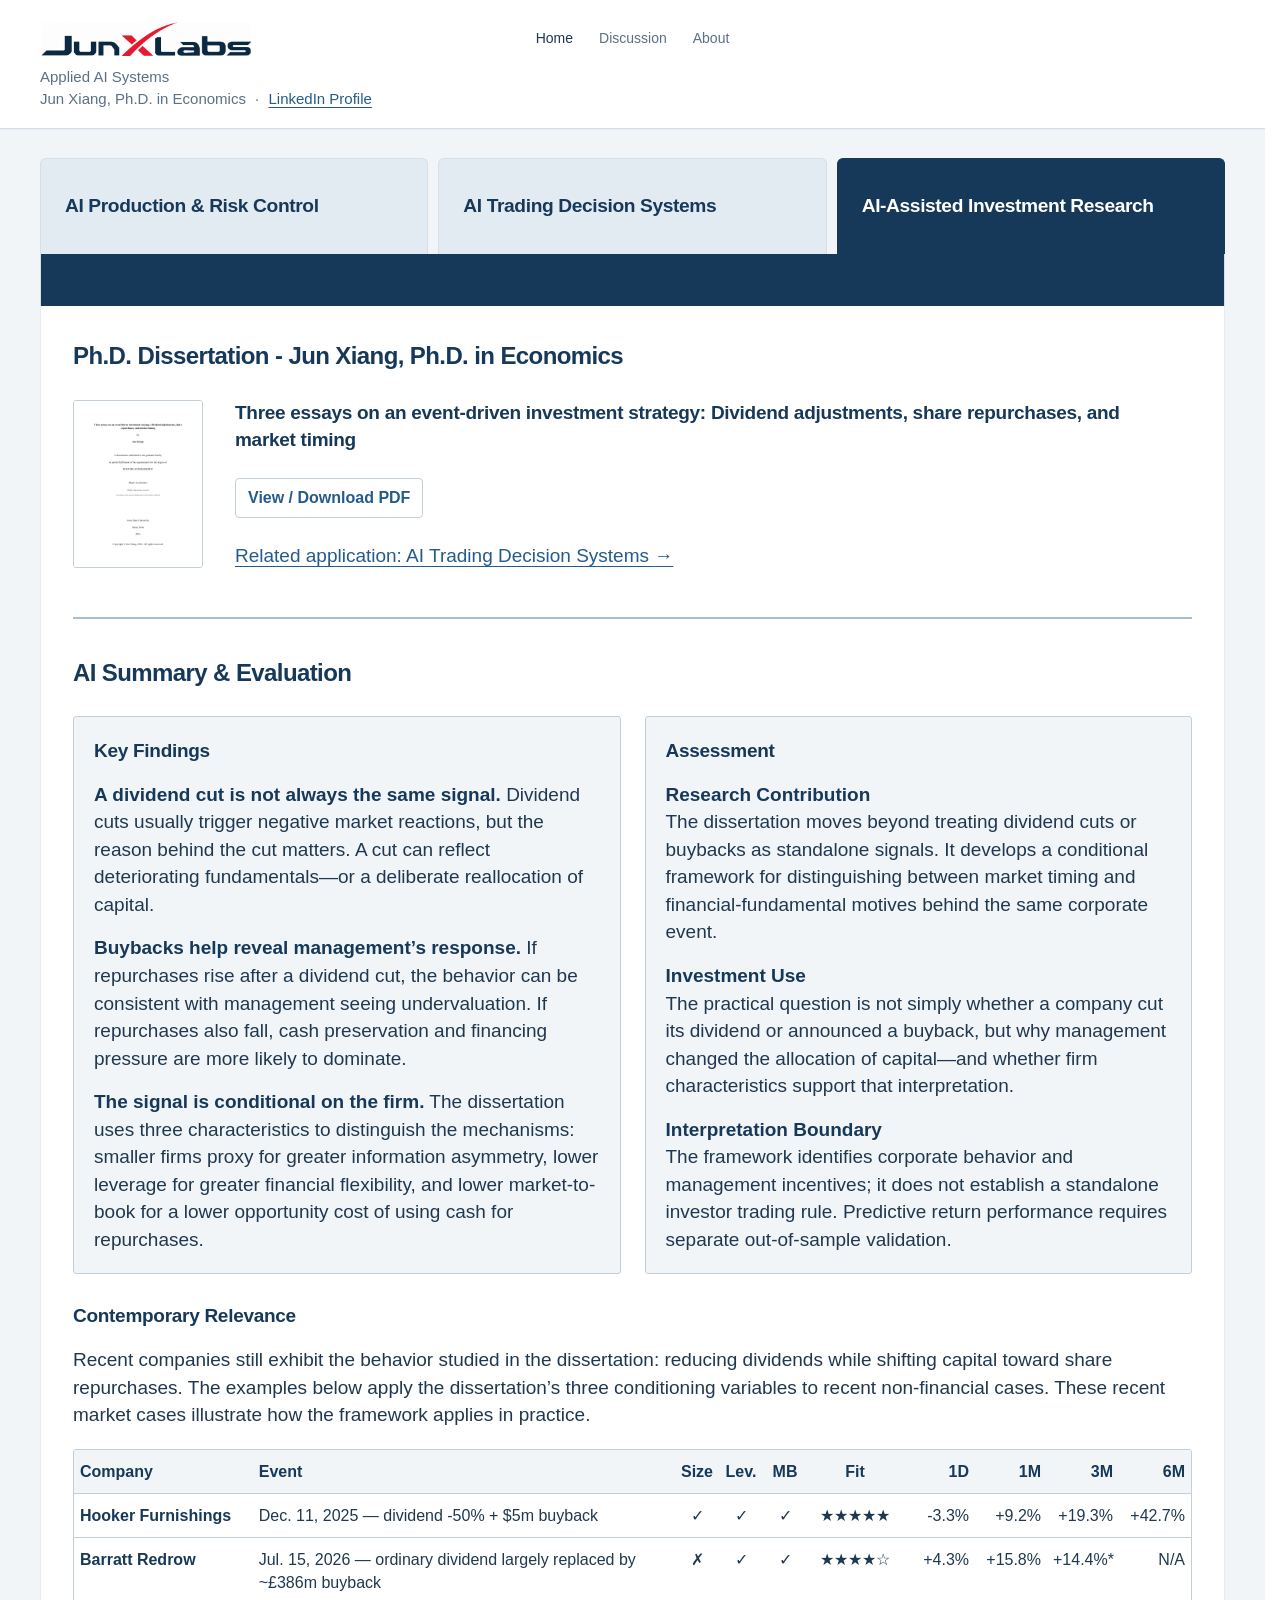
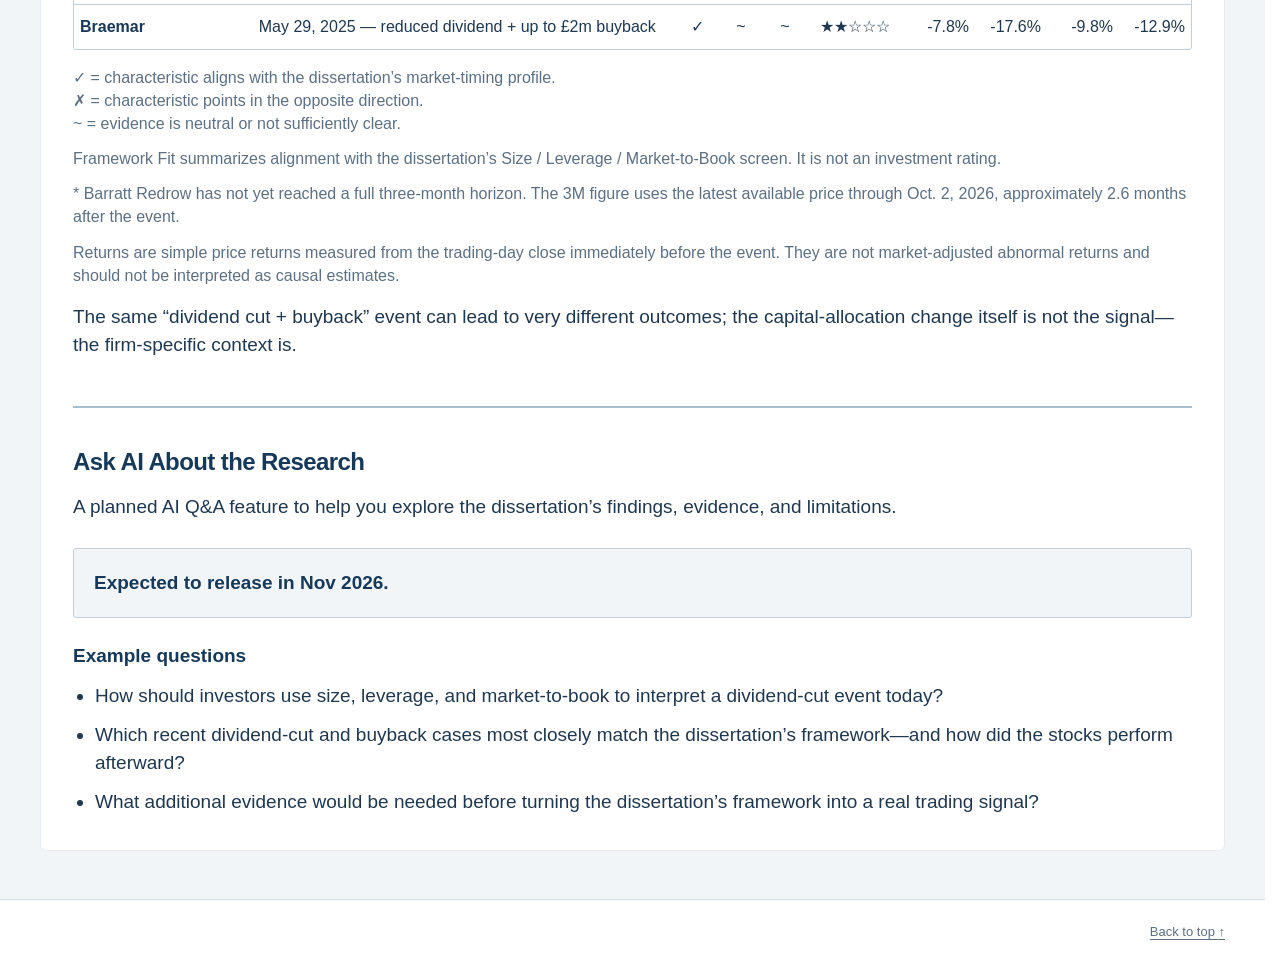
==== commit a82aff8c: "Refine contemporary relevance copy" ====
--- a/investment-research.html
+++ b/investment-research.html
@@ -75,7 +75,7 @@
                 </div>
                 <section class="research-relevance" aria-labelledby="research-relevance-title">
                   <h3 id="research-relevance-title">Contemporary Relevance</h3>
-                  <p>Recent companies still exhibit the behavior studied in the dissertation: reducing dividends while shifting capital toward share repurchases. The examples below apply the dissertation’s three conditioning variables to recent non-financial cases. They are illustrative cases, not a validation sample.</p>
+                  <p>Recent companies still exhibit the behavior studied in the dissertation: reducing dividends while shifting capital toward share repurchases. The examples below apply the dissertation’s three conditioning variables to recent non-financial cases. These recent market cases illustrate how the framework applies in practice.</p>
                   <div class="research-table-scroll" role="region" aria-labelledby="research-relevance-title" tabindex="0">
                     <table class="research-cases" aria-labelledby="research-relevance-title" aria-describedby="research-case-notes">
                       <colgroup>
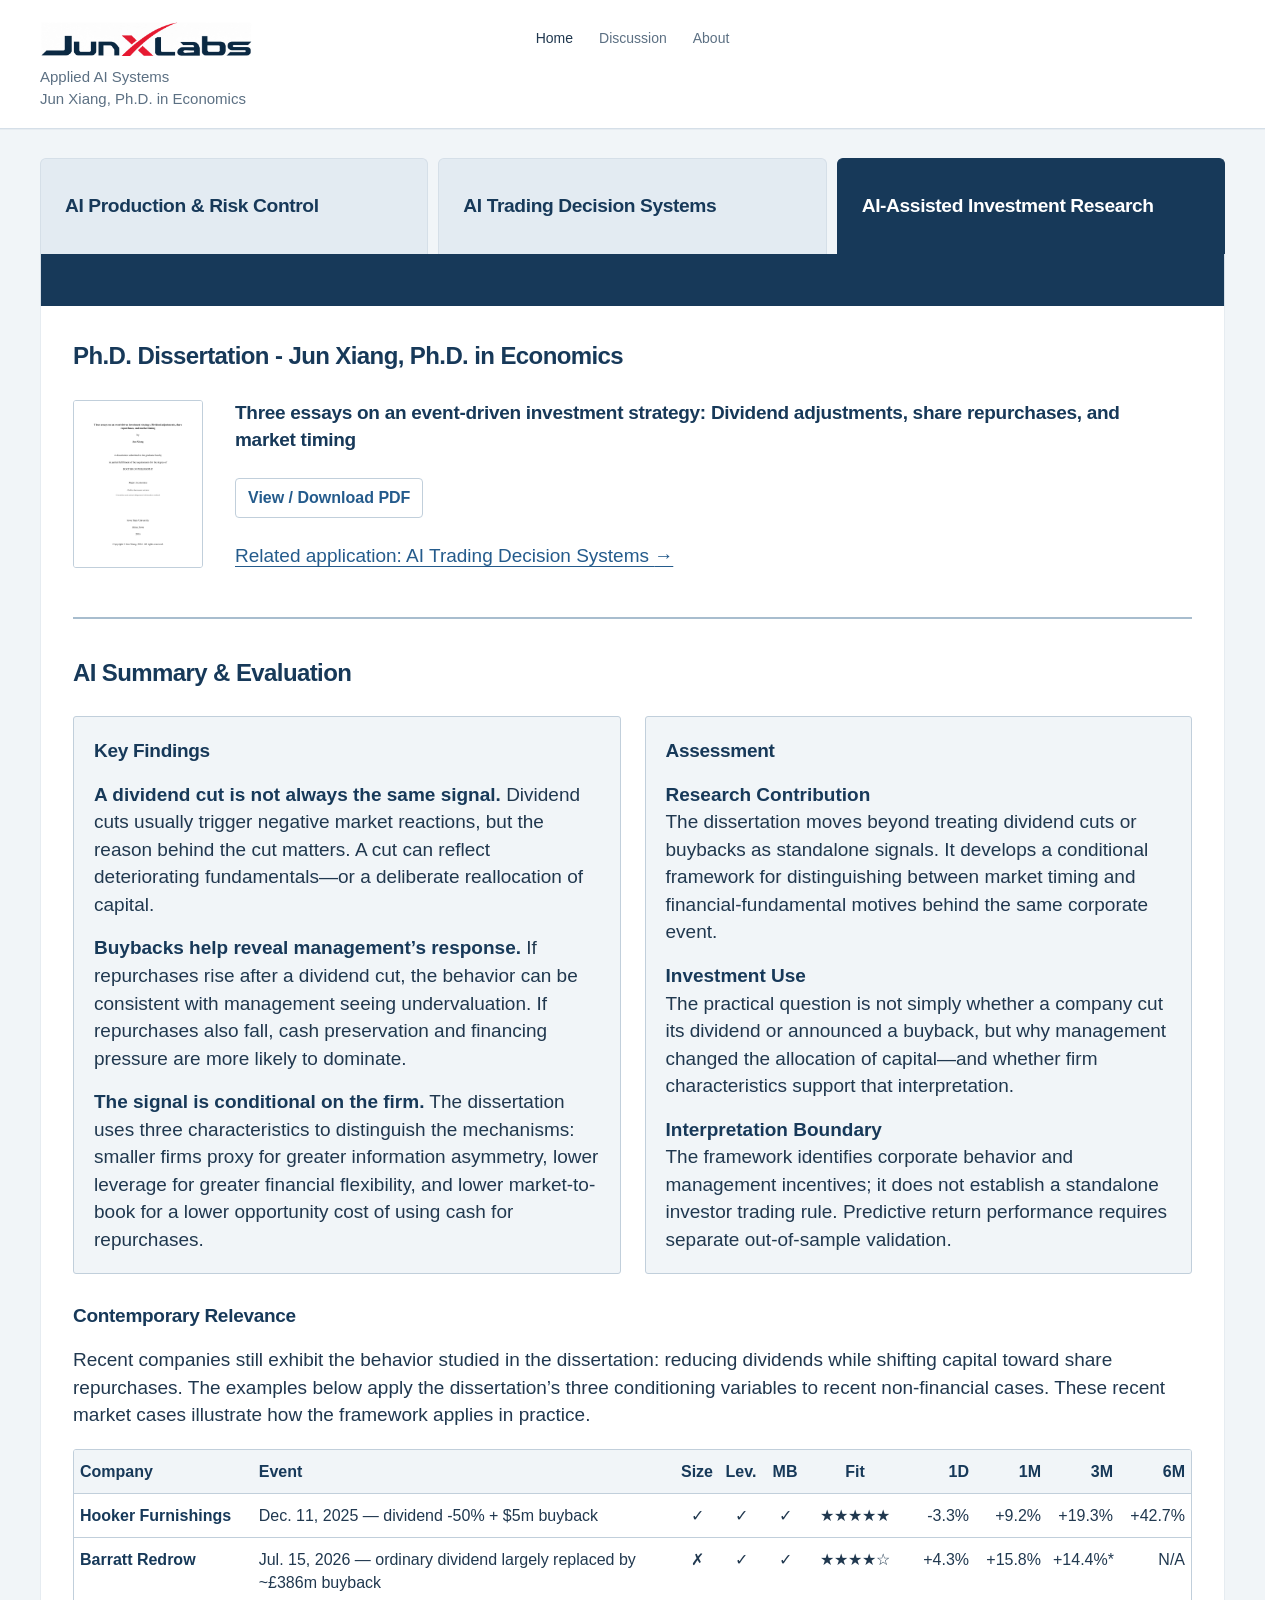
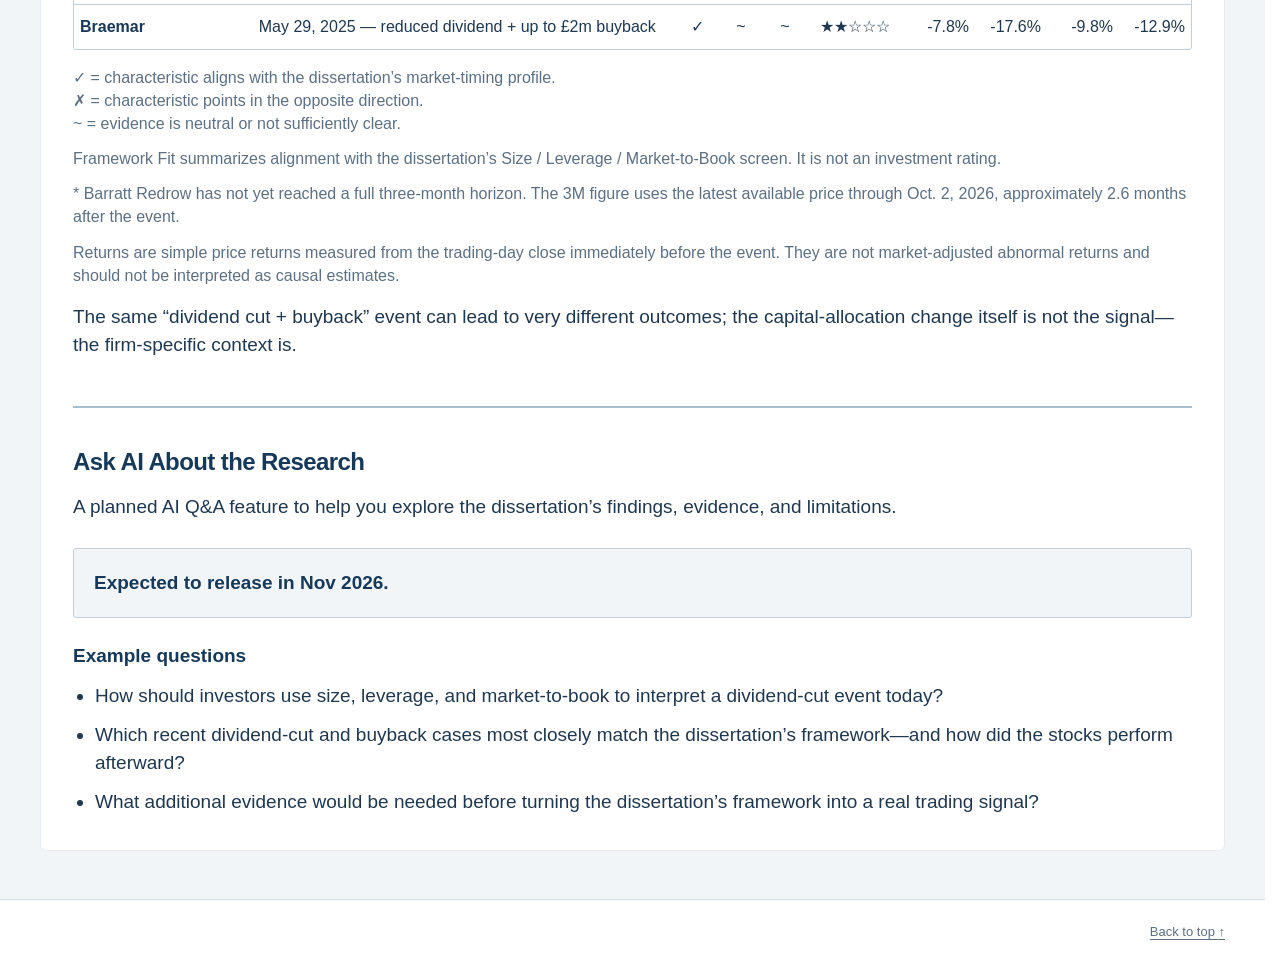
==== commit d56a82a5: "Temporarily hide LinkedIn profile link" ====
--- a/investment-research.html
+++ b/investment-research.html
@@ -22,7 +22,7 @@
           <span aria-disabled="true">About</span>
         </nav>
         <span id="site-visits" aria-live="polite"></span>
-        <p class="byline"><span class="identity-line">Applied AI Systems</span><span class="identity-line">Jun Xiang, Ph.D. in Economics <span aria-hidden="true">·</span> <a href="https://www.linkedin.com/in/jun-xiang-45b438aa/" target="_blank" rel="noopener noreferrer" aria-label="Jun Xiang's LinkedIn profile (opens in a new tab)">LinkedIn Profile</a></span></p>
+        <p class="byline"><span class="identity-line">Applied AI Systems</span><span class="identity-line">Jun Xiang, Ph.D. in Economics</span></p>
       </div>
     </header>
     <main id="content">
--- a/styles.css
+++ b/styles.css
@@ -194,6 +194,23 @@
 .trading-showcase .trading-process li + li { margin-top: 28px; }
 .trading-showcase .trading-step-number { color: var(--blue); font-weight: 600; }
 .trading-showcase .trading-process p { margin: 8px 0 0; }
+.trading-showcase .trading-interface-preview { margin-top: 48px; padding-top: 40px; border-top: var(--section-divider); }
+.trading-showcase .trading-interface-preview .slide { transition: border-color .18s ease, box-shadow .18s ease; }
+@media (hover: hover) {
+  .trading-showcase .trading-interface-preview .slide:hover { border-color: #a8bdce; box-shadow: 0 0 0 1px rgba(168, 189, 206, .45), 0 0 18px rgba(85, 146, 196, .35); }
+}
+.trading-showcase .trading-preview-trigger { display: block; width: 100%; padding: 0; border: 0; background: transparent; cursor: default; }
+.trading-showcase .trading-preview-trigger:focus-visible { outline: 3px solid #3478b4; outline-offset: -3px; }
+.trading-showcase .trading-preview-trigger img { cursor: default; }
+.trading-showcase .trading-interface-preview figcaption { padding: 8px 12px; color: var(--muted); font-size: 14px; line-height: 1.4; }
+@media (prefers-reduced-motion: reduce) {
+  .trading-showcase .trading-interface-preview .slide { transition: none; }
+}
+.trading-fullscreen-viewer { position: fixed; inset: 0; z-index: 1000; display: flex; align-items: center; justify-content: center; width: 100%; height: 100%; background: #001a2d; cursor: default; }
+.trading-fullscreen-viewer[hidden] { display: none; }
+.trading-fullscreen-viewer:fullscreen { width: 100vw; height: 100vh; }
+.trading-fullscreen-viewer::backdrop { background: #001a2d; }
+.trading-fullscreen-viewer img { display: block; width: 100%; height: 100%; max-width: 100%; max-height: 100%; object-fit: contain; cursor: default; }
 .trading-showcase .trading-architecture { margin-top: 48px; padding-top: 40px; border-top: var(--section-divider); }
 .trading-showcase .trading-knowledge, .trading-showcase .trading-flow-side, .trading-showcase .trading-flow-agents { padding: 20px; border: 1px solid #c1cfdb; border-radius: 3px; background: #f1f5f8; }
 .trading-showcase .trading-knowledge h3, .trading-showcase .trading-flow h3 { font-weight: 700; letter-spacing: .015em; }
@@ -218,6 +235,7 @@
 }
 @media (max-width: 800px) {
   .trading-showcase > .production-body { padding-top: 28px; }
+  .trading-showcase .trading-interface-preview { margin-top: 40px; padding-top: 32px; }
   .trading-showcase .trading-architecture { margin-top: 40px; padding-top: 32px; }
 }
 @media (max-width: 600px) {
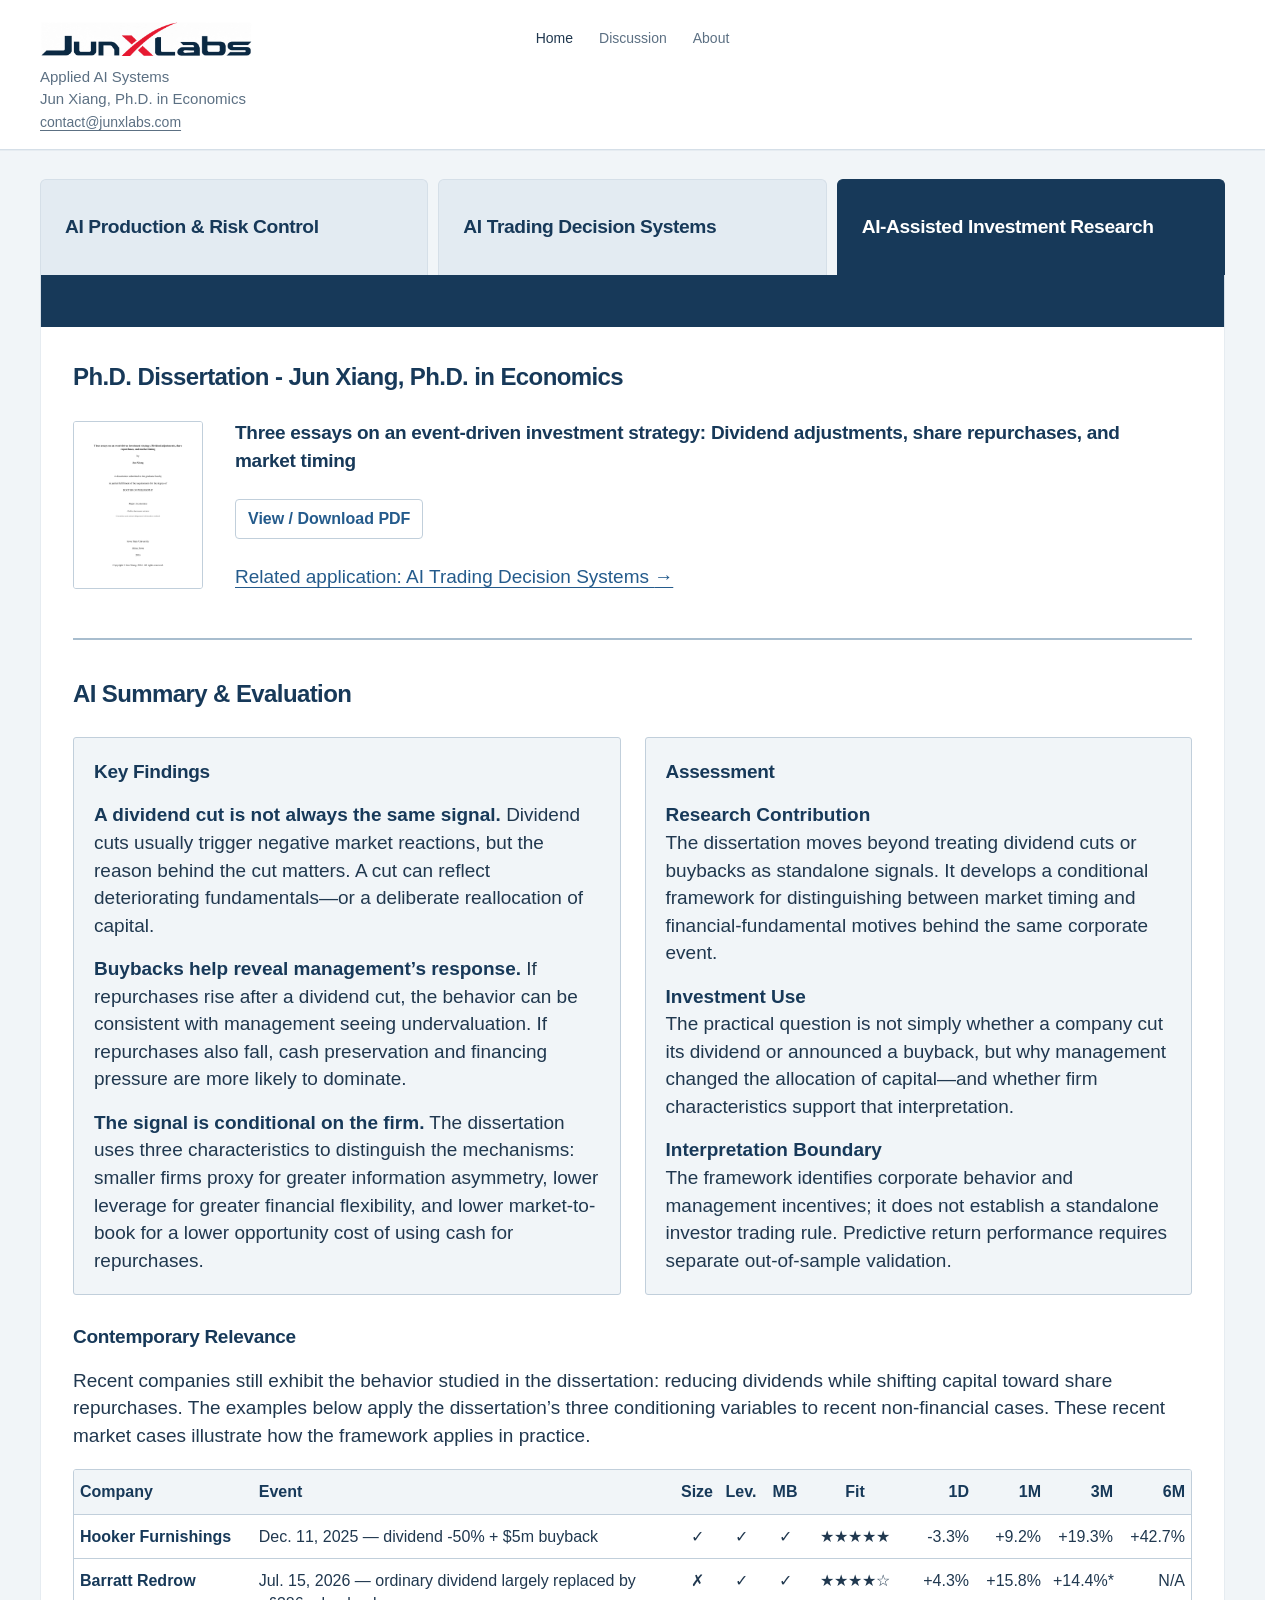
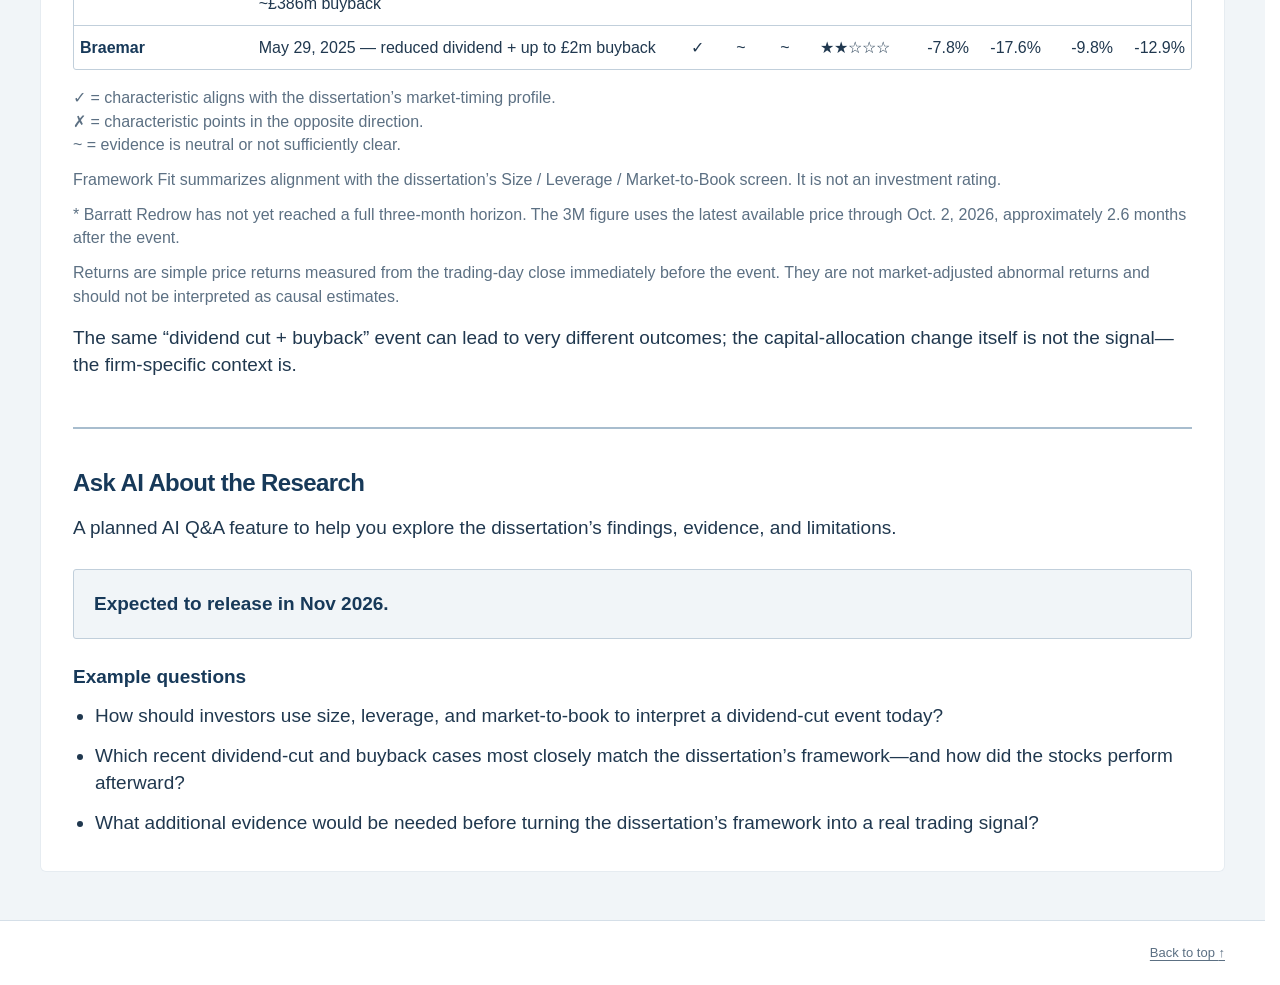
==== commit 21656a80: "Add contact email below author in global headers" ====
--- a/investment-research.html
+++ b/investment-research.html
@@ -22,7 +22,7 @@
           <span aria-disabled="true">About</span>
         </nav>
         <span id="site-visits" aria-live="polite"></span>
-        <p class="byline"><span class="identity-line">Applied AI Systems</span><span class="identity-line">Jun Xiang, Ph.D. in Economics</span></p>
+        <p class="byline"><span class="identity-line">Applied AI Systems</span><span class="identity-line">Jun Xiang, Ph.D. in Economics</span><a href="mailto:contact@junxlabs.com">contact@junxlabs.com</a></p>
       </div>
     </header>
     <main id="content">
--- a/styles.css
+++ b/styles.css
@@ -174,6 +174,7 @@
 /* One compact header grid across the three pillar views. */
 .header-row .byline { grid-column: 1 / -1; grid-row: 2; max-width: none; font-size: 15px; font-weight: 400; line-height: 1.45; }
 .header-row .byline > .identity-line { display: block; margin: 0; }
+.header-row .byline a { display: block; width: fit-content; max-width: 100%; margin-top: 4px; color: inherit; font-size: 14px; line-height: 1.2; overflow-wrap: anywhere; }
 footer .wrap { justify-content: flex-end; }
 footer .wrap > a { flex-shrink: 0; }
 @media (max-width: 600px) {
